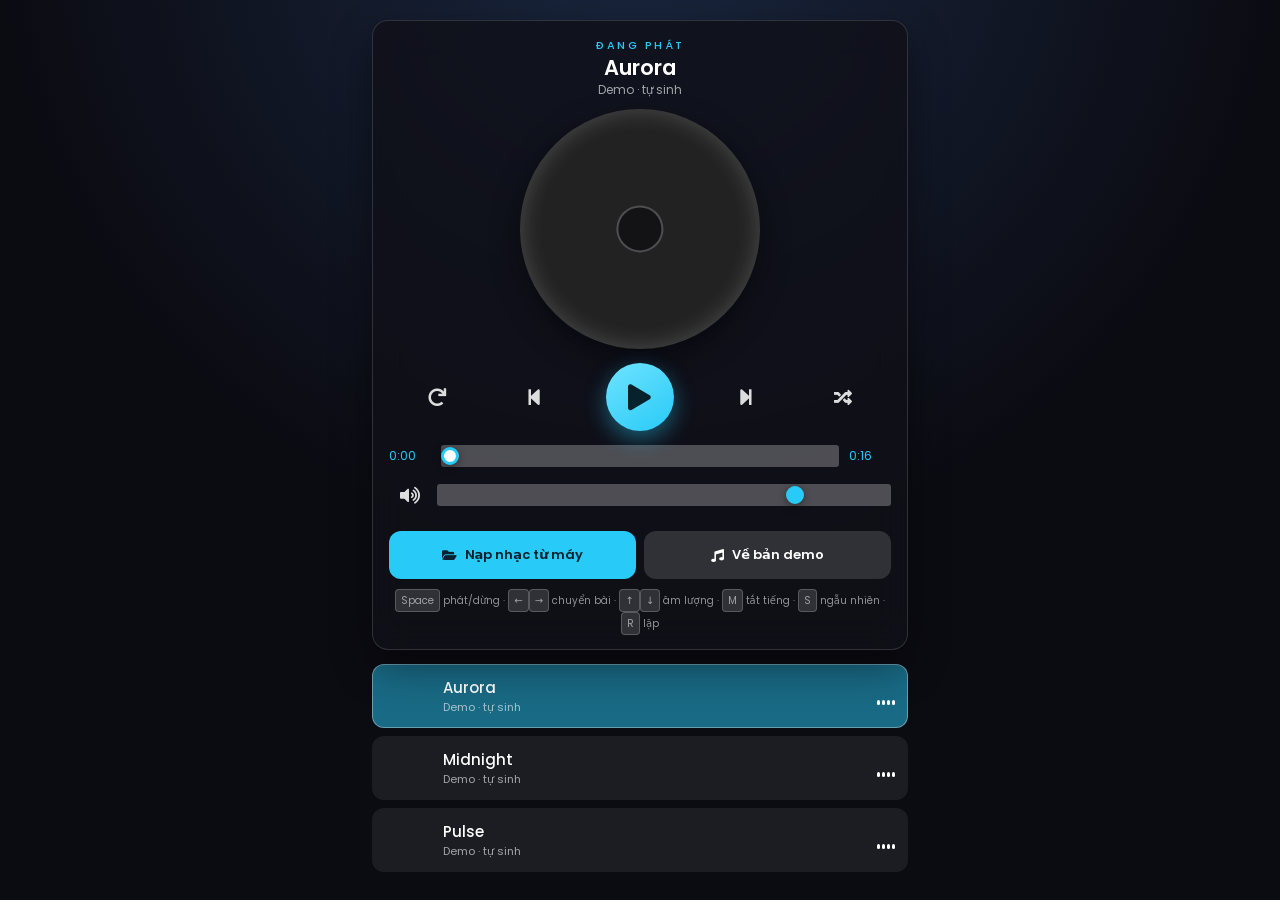
==== index.html @ bdb205fd "Music Player: glassmorphism web player + Android WebView wrapper - HTML/CSS/JS thuan, khong framewor" ====
<!DOCTYPE html>
<html lang="vi">
  <head>
    <meta charset="UTF-8" />
    <!-- viewport-fit=cover để env(safe-area-inset-*) hoạt động trên máy có notch -->
    <meta
      name="viewport"
      content="width=device-width, initial-scale=1.0, maximum-scale=1.0, user-scalable=no, viewport-fit=cover"
    />
    <meta name="theme-color" content="#0B0B12" />
    <title>Music Player</title>

    <link rel="stylesheet" href="https://cdnjs.cloudflare.com/ajax/libs/font-awesome/5.15.2/css/all.min.css" />
    <link rel="preconnect" href="https://fonts.gstatic.com" crossorigin />
    <link
      rel="stylesheet"
      href="https://fonts.googleapis.com/css2?family=Poppins:wght@300;400;500;600;700&display=swap"
    />
    <link rel="stylesheet" href="style.css" />
  </head>

  <body>
    <div class="player" id="player">
      <!-- ============ DASHBOARD ============ -->
      <div class="dashboard">
        <header>
          <h4>ĐANG PHÁT</h4>
          <h2 id="nowPlaying">—</h2>
          <p class="now-artist" id="nowArtist"></p>
        </header>

        <div class="cd" id="cd">
          <div class="cd-thumb" id="cdThumb"></div>
        </div>

        <p class="error-msg" id="errorMsg" hidden></p>

        <div class="control">
          <button class="btn btn-repeat" id="repeatBtn" aria-label="Lặp">
            <i class="fas fa-redo"></i>
            <span class="badge" id="repeatBadge" hidden>1</span>
          </button>
          <button class="btn btn-prev" id="prevBtn" aria-label="Bài trước">
            <i class="fas fa-step-backward"></i>
          </button>
          <button class="btn btn-toggle-play" id="playBtn" aria-label="Phát hoặc dừng">
            <i class="fas fa-pause icon-pause"></i>
            <i class="fas fa-play icon-play"></i>
          </button>
          <button class="btn btn-next" id="nextBtn" aria-label="Bài sau">
            <i class="fas fa-step-forward"></i>
          </button>
          <button class="btn btn-random" id="randomBtn" aria-label="Ngẫu nhiên">
            <i class="fas fa-random"></i>
          </button>
        </div>

        <div class="progress-div">
          <div class="time time-start" id="timeStart">0:00</div>
          <input
            id="progress"
            class="progress"
            type="range"
            value="0"
            step="0.1"
            min="0"
            max="100"
            aria-label="Tiến trình"
          />
          <div class="time time-end" id="timeEnd">0:00</div>
        </div>

        <div class="volume-div">
          <button class="btn btn-mute" id="muteBtn" aria-label="Tắt tiếng">
            <i class="fas fa-volume-up" id="volIcon"></i>
          </button>
          <input
            id="volume"
            class="volume"
            type="range"
            min="0"
            max="1"
            step="0.01"
            value="0.8"
            aria-label="Âm lượng"
          />
        </div>

        <!-- Nạp nhạc thật từ máy -->
        <div class="load-row">
          <input
            type="file"
            id="fileInput"
            accept="audio/*"
            multiple
            hidden
          />
          <button class="btn-load" id="btnLoad">
            <i class="fas fa-folder-open"></i>
            <span>Nạp nhạc từ máy</span>
          </button>
          <button class="btn-load btn-ghost" id="btnDemo">
            <i class="fas fa-music"></i>
            <span>Về bản demo</span>
          </button>
        </div>

        <p class="hint">
          <kbd>Space</kbd> phát/dừng · <kbd>←</kbd><kbd>→</kbd> chuyển bài ·
          <kbd>↑</kbd><kbd>↓</kbd> âm lượng · <kbd>M</kbd> tắt tiếng · <kbd>S</kbd> ngẫu nhiên · <kbd>R</kbd> lặp
        </p>
      </div>

      <!-- ============ PLAYLIST ============ -->
      <div class="playlist" id="playlist"></div>
    </div>

    <audio id="audio" preload="metadata" playsinline></audio>

    <script src="main.js"></script>
  </body>
</html>
---- style.css ----
/* ==========================================================
   Music Player — bản Android
   Tương thích mọi kích thước: dùng rem/clamp, không khoá px cứng.
   Có padding safe-area để không bị che bởi notch / thanh trạng thái.
   ========================================================== */

:root {
  --primary: #28caf7;
  --primary-soft: rgba(40, 202, 247, 0.5);
  --glass-2: rgba(255, 255, 255, 0.14);
  --radius: 16px;
  --shadow: 0 18px 40px rgba(0, 0, 0, 0.4);
  --ease: cubic-bezier(0.22, 0.61, 0.36, 1);
  --tap: 48px; /* vùng chạm tối thiểu chuẩn Android */
}

* {
  margin: 0;
  padding: 0;
  box-sizing: border-box;
  -webkit-tap-highlight-color: transparent;
}

html {
  box-sizing: border-box;
  font-family: "Poppins", system-ui, -apple-system, "Segoe UI", sans-serif;
  scroll-behavior: smooth;
  -webkit-text-size-adjust: 100%;
}

body {
  min-height: 100vh;
  background: radial-gradient(circle at 50% -10%, #1a2740 0%, #0b0b12 55%);
  background-attachment: fixed;
  color: #fff;
  /* Chừa chỗ cho notch + thanh điều hướng trên mọi thiết bị */
  padding: env(safe-area-inset-top) env(safe-area-inset-right)
    env(safe-area-inset-bottom) env(safe-area-inset-left);
  overscroll-behavior-y: contain;
}

.player {
  max-width: 480px;
  margin: 0 auto;
  padding: 10px 12px calc(40px + env(safe-area-inset-bottom));
}

/* ============ DASHBOARD ============ */
.dashboard {
  position: sticky;
  top: calc(10px + env(safe-area-inset-top));
  z-index: 5;
  padding: 16px 16px 14px;
  background-color: rgba(16, 16, 24, 0.82);
  backdrop-filter: blur(18px) saturate(140%);
  -webkit-backdrop-filter: blur(18px) saturate(140%);
  border: 1px solid var(--glass-2);
  border-radius: var(--radius);
  box-shadow: var(--shadow);
}

header {
  text-align: center;
  margin-bottom: 10px;
}

header h4 {
  color: var(--primary);
  font-size: 11px;
  font-weight: 500;
  letter-spacing: 2.5px;
}

header h2 {
  font-size: clamp(17px, 4.6vw, 21px);
  font-weight: 600;
  line-height: 1.3;
  overflow: hidden;
  text-overflow: ellipsis;
  white-space: nowrap;
}

.now-artist {
  font-size: 12px;
  color: rgba(255, 255, 255, 0.62);
  overflow: hidden;
  text-overflow: ellipsis;
  white-space: nowrap;
}

/* CD — kích thước co theo bề rộng màn hình */
.cd {
  display: flex;
  margin: 0 auto;
  width: min(56vw, 210px);
  transition: opacity 0.1s linear;
}

.cd-thumb {
  width: 100%;
  padding-top: 100%;
  border-radius: 50%;
  background-color: #222;
  background-size: cover;
  background-position: center;
  position: relative;
  box-shadow:
    0 0 1.5em rgba(255, 255, 255, 0.2) inset,
    0 10px 30px rgba(0, 0, 0, 0.45);
}

.cd-thumb::after {
  content: "";
  position: absolute;
  top: 50%;
  left: 50%;
  width: 18%;
  height: 18%;
  transform: translate(-50%, -50%);
  border-radius: 50%;
  background: rgba(18, 18, 22, 0.9);
  border: 2px solid rgba(255, 255, 255, 0.25);
}

/* ============ CONTROLS ============ */
.control {
  display: flex;
  align-items: center;
  justify-content: space-around;
  padding: 14px 0 8px;
}

.btn {
  position: relative;
  background: none;
  border: 0;
  color: #ddd;
  /* Vùng chạm tối thiểu 48px cho ngón tay */
  min-width: var(--tap);
  min-height: var(--tap);
  display: flex;
  align-items: center;
  justify-content: center;
  font-size: 18px;
  cursor: pointer;
  transition: transform 0.16s var(--ease), color 0.16s var(--ease);
}

.btn:active {
  transform: scale(0.92);
}

.btn-toggle-play {
  width: 68px;
  height: 68px;
  min-width: 68px;
  min-height: 68px;
  border-radius: 50%;
  font-size: 26px;
  color: #06222c;
  background: linear-gradient(145deg, #6fe3ff, var(--primary));
  box-shadow: 0 8px 22px rgba(40, 202, 247, 0.42);
}

.icon-pause {
  display: none;
}

.player.playing .icon-pause {
  display: block;
}

.player.playing .icon-play {
  display: none;
}

.btn.active,
i.active {
  color: var(--primary);
}

.badge {
  position: absolute;
  top: 6px;
  right: 8px;
  background: var(--primary);
  color: #06222c;
  font-size: 9px;
  font-weight: 700;
  font-style: normal;
  width: 14px;
  height: 14px;
  line-height: 14px;
  text-align: center;
  border-radius: 50%;
}

/* ============ THANH TRƯỢC ============ */
.progress-div {
  display: flex;
  justify-content: space-between;
  align-items: center;
  gap: 10px;
  margin: 6px 0 4px;
}

.time {
  color: var(--primary);
  font-size: 12px;
  font-variant-numeric: tabular-nums;
  min-width: 42px;
}

.progress,
.volume {
  -webkit-appearance: none;
  appearance: none;
  background: rgba(255, 255, 255, 0.26);
  outline: none;
  cursor: pointer;
  border-radius: 3px;
  flex: 1;
  /* Cao hơn để dễ kéo bằng ngón tay */
  height: 22px;
  background-repeat: no-repeat;
  background-position: center;
}

.progress::-webkit-slider-thumb,
.volume::-webkit-slider-thumb {
  -webkit-appearance: none;
  width: 18px;
  height: 18px;
  border-radius: 50%;
  background: #fff;
  border: 3px solid var(--primary);
  box-shadow: 0 2px 8px rgba(0, 0, 0, 0.4);
}

.volume::-webkit-slider-thumb {
  border-color: var(--primary);
  background: var(--primary);
}

.volume-div {
  display: flex;
  align-items: center;
  gap: 6px;
  margin-top: 4px;
}

.btn-mute {
  min-width: 42px;
  padding: 0;
}

/* ============ NÚT NẠP NHẠC ============ */
.load-row {
  display: flex;
  gap: 8px;
  margin-top: 12px;
}

.btn-load {
  flex: 1;
  display: flex;
  align-items: center;
  justify-content: center;
  gap: 8px;
  min-height: var(--tap);
  padding: 10px 8px;
  border: 0;
  border-radius: 12px;
  background: var(--primary);
  color: #06222c;
  font-family: inherit;
  font-size: 13px;
  font-weight: 600;
  cursor: pointer;
  transition: transform 0.16s var(--ease), filter 0.16s var(--ease);
}

.btn-load:active {
  transform: scale(0.96);
  filter: brightness(0.9);
}

.btn-ghost {
  background: var(--glass-2);
  color: #fff;
}

/* ============ LỖI & GỢI Ý ============ */
.error-msg {
  margin-top: 10px;
  padding: 8px 12px;
  border-radius: 8px;
  background: rgba(255, 90, 90, 0.18);
  border: 1px solid rgba(255, 90, 90, 0.45);
  color: #ffd7d7;
  font-size: 12px;
  text-align: center;
}

.hint {
  margin-top: 10px;
  text-align: center;
  font-size: 10px;
  color: rgba(255, 255, 255, 0.55);
  line-height: 1.9;
}

kbd {
  display: inline-block;
  padding: 1px 5px;
  border-radius: 4px;
  background: rgba(255, 255, 255, 0.14);
  border: 1px solid rgba(255, 255, 255, 0.2);
  font-family: inherit;
  font-size: 10px;
}

/* ============ PLAYLIST ============ */
.playlist {
  margin-top: 14px;
}

.song {
  display: flex;
  align-items: center;
  margin-bottom: 8px;
  padding: 8px 12px;
  background-color: rgba(255, 255, 255, 0.07);
  border: 1px solid transparent;
  border-radius: 12px;
  cursor: pointer;
  transition: background-color 0.22s var(--ease), transform 0.22s var(--ease),
    border-color 0.22s var(--ease);
}

.song:active {
  transform: scale(0.99);
  background-color: rgba(255, 255, 255, 0.14);
}

.song.active {
  background-color: var(--primary-soft);
  border-color: rgba(255, 255, 255, 0.35);
}

.song .thumb {
  width: 46px;
  height: 46px;
  border-radius: 50%;
  background-size: cover;
  background-position: center;
  margin-right: 12px;
  flex-shrink: 0;
}

.song .body {
  flex: 1;
  min-width: 0;
}

.song .title {
  font-size: 15px;
  font-weight: 500;
  overflow: hidden;
  text-overflow: ellipsis;
  white-space: nowrap;
}

.song .author {
  font-size: 11px;
  color: rgba(255, 255, 255, 0.6);
  overflow: hidden;
  text-overflow: ellipsis;
  white-space: nowrap;
}

/* Equalizer nhảy ở bài đang phát */
.eq {
  display: flex;
  align-items: flex-end;
  gap: 2px;
  height: 18px;
  margin-left: 10px;
  flex-shrink: 0;
}

.eq span {
  width: 3px;
  height: 28%;
  background: #fff;
  border-radius: 2px;
}

.player.playing .song.active .eq span {
  animation: eq 0.9s ease-in-out infinite;
}

.eq span:nth-child(2) { animation-delay: 0.15s; }
.eq span:nth-child(3) { animation-delay: 0.3s; }
.eq span:nth-child(4) { animation-delay: 0.45s; }

@keyframes eq {
  0%, 100% { height: 25%; }
  50% { height: 100%; }
}

@media (prefers-reduced-motion: reduce) {
  * { animation-duration: 0.001ms !important; transition-duration: 0.001ms !important; }
}

/* ============ MÁY NHỎ ============ */
@media (max-width: 360px) {
  .player { padding: 8px 8px 30px; }
  .dashboard { padding: 12px 12px 10px; }
  .btn-toggle-play { width: 60px; height: 60px; min-width: 60px; min-height: 60px; }
  .hint { display: none; }
  .btn-load span { font-size: 12px; }
}

/* ============ MÁY LỚN / BẢNG ============ */
@media (min-width: 700px) {
  .player { max-width: 560px; padding-top: 20px; }
  .cd { width: 240px; }
}

/* ============ NGANG ============ */
@media (orientation: landscape) and (max-height: 520px) {
  .dashboard { padding: 10px 14px; }
  .cd { width: min(30vw, 130px); }
  .hint { display: none; }
}
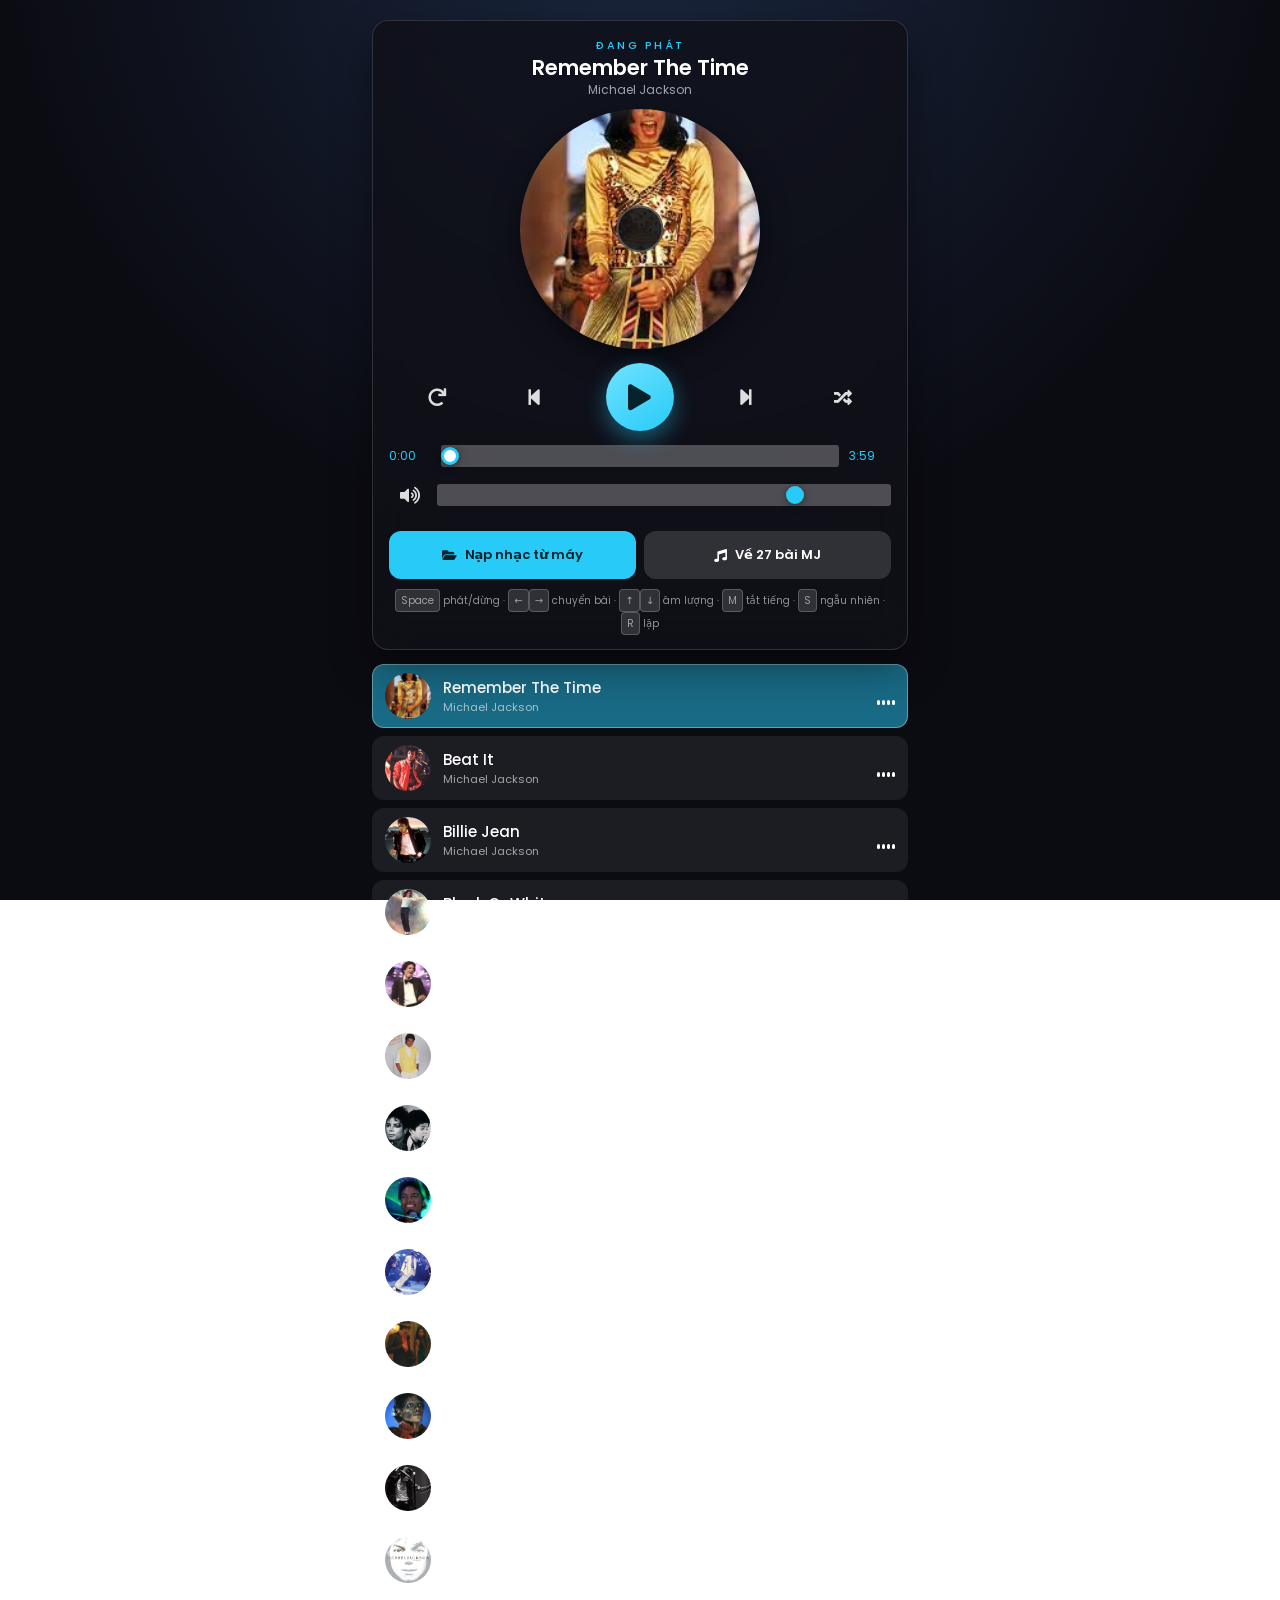
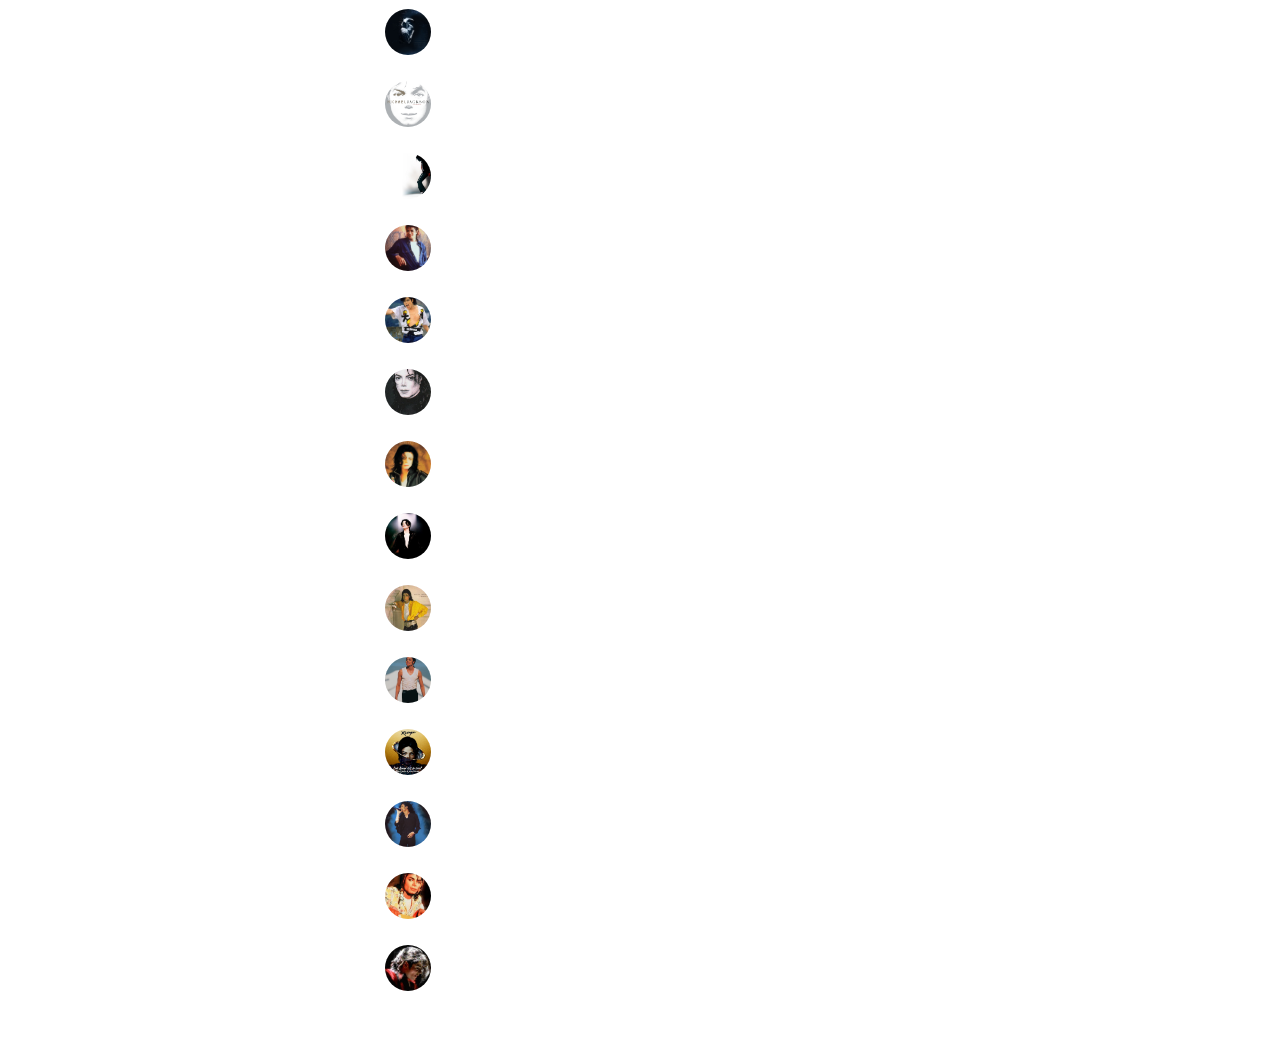
==== commit bcadd7f6: "Them day du 27 bai Michael Jackson + anh album - Ghep ban web + ban Android: 27 bai MJ that kem anh " ====
--- a/index.html
+++ b/index.html
@@ -101,7 +101,7 @@
           </button>
           <button class="btn-load btn-ghost" id="btnDemo">
             <i class="fas fa-music"></i>
-            <span>Về bản demo</span>
+            <span>Về 27 bài MJ</span>
           </button>
         </div>
 
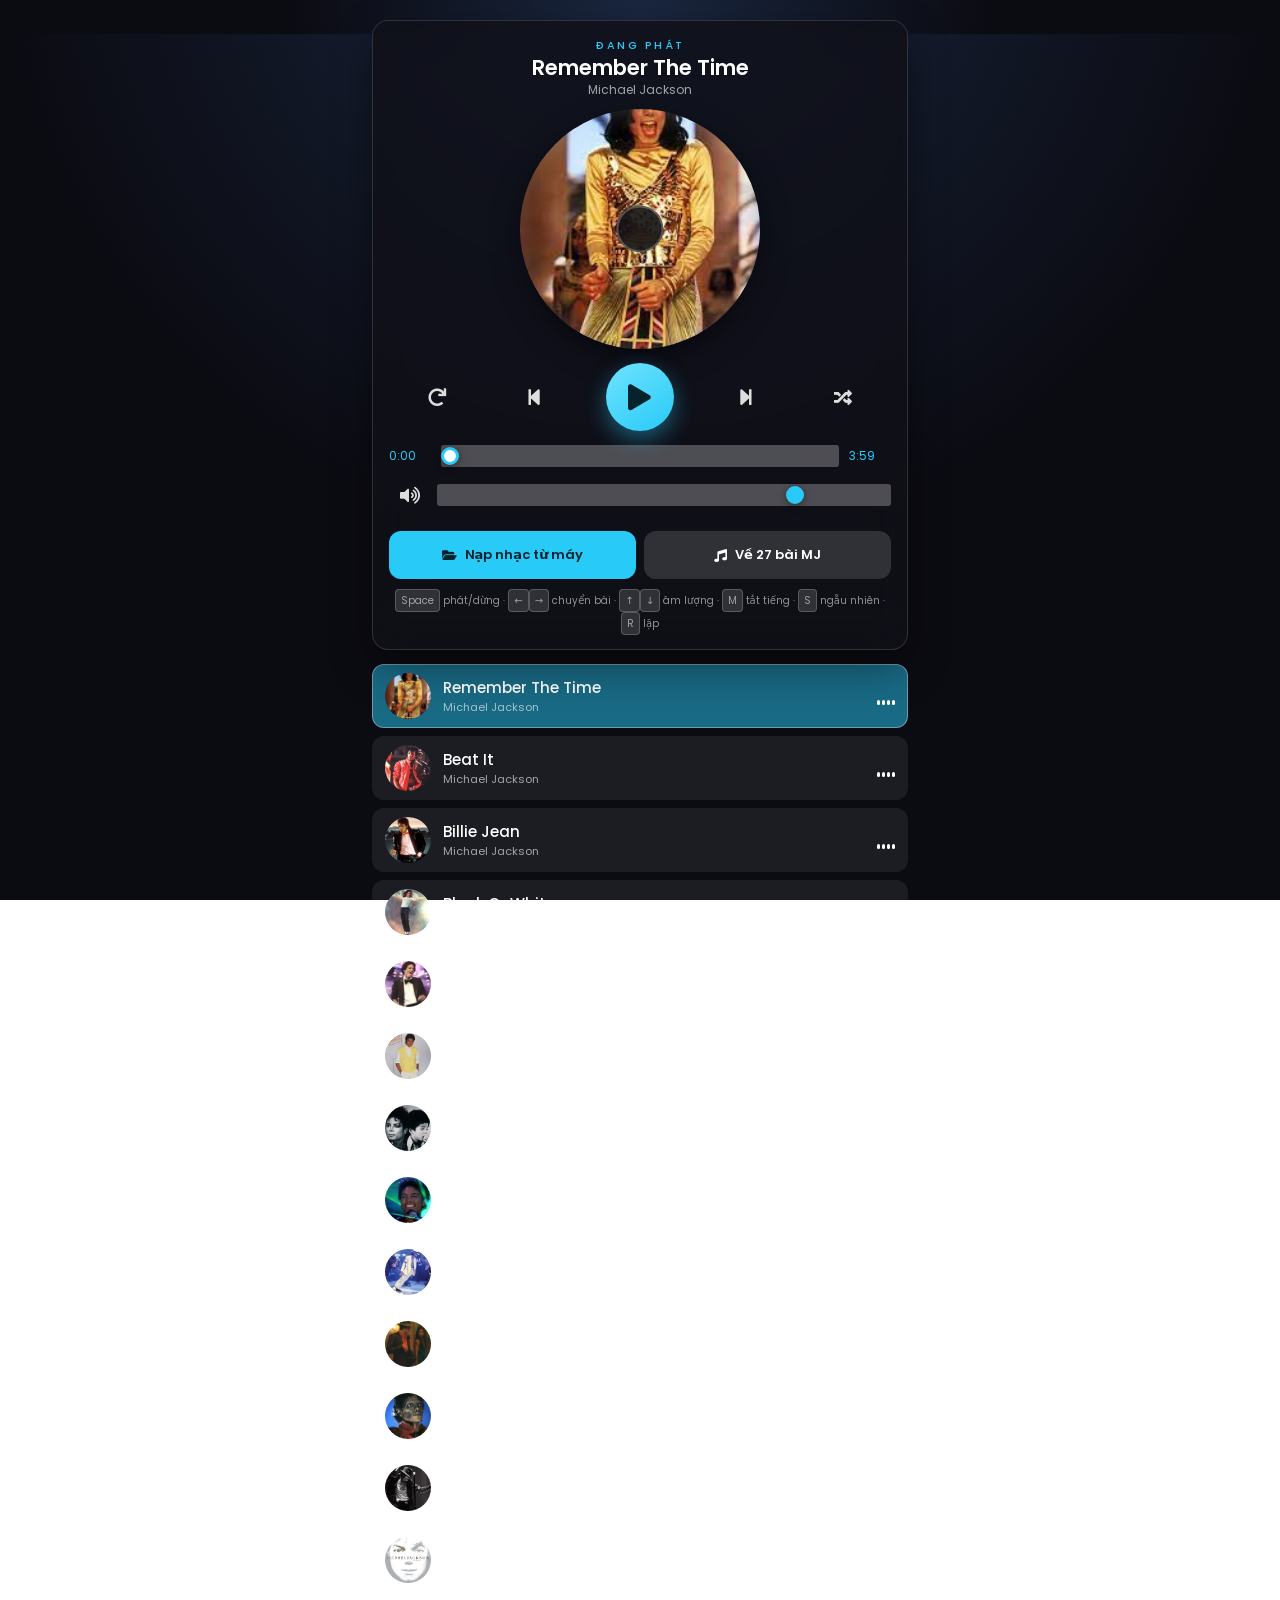
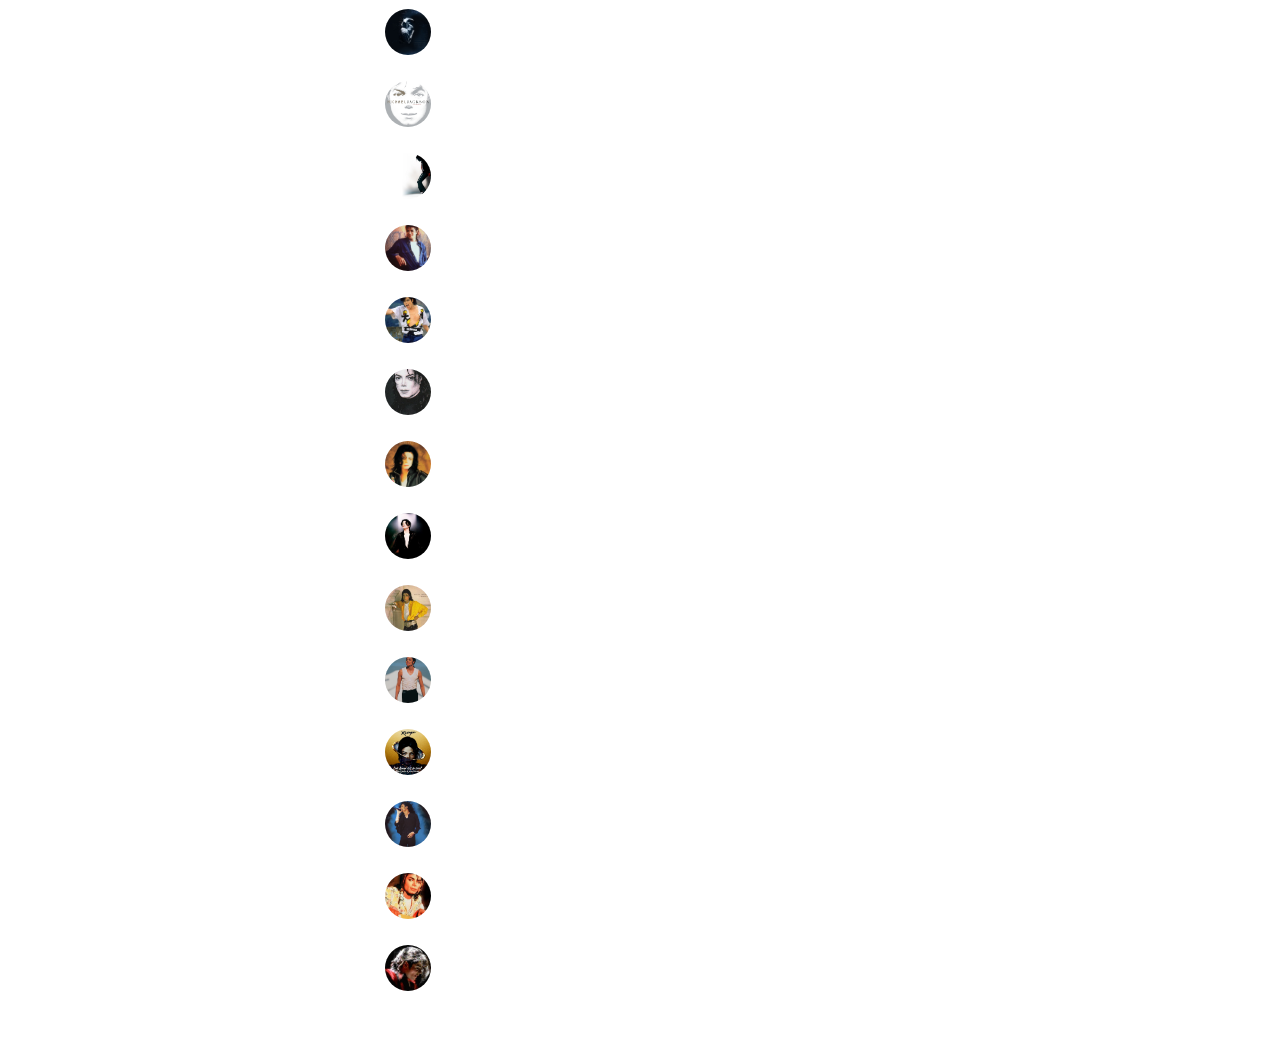
==== commit 36554e05: "Gan ?v= cho CSS/JS de trinh duyet luon lay ban moi GitHub Pages cache file tinh max-age=600 nen khon" ====
--- a/index.html
+++ b/index.html
@@ -16,7 +16,12 @@
       rel="stylesheet"
       href="https://fonts.googleapis.com/css2?family=Poppins:wght@300;400;500;600;700&display=swap"
     />
-    <link rel="stylesheet" href="style.css" />
+    <!--
+      Gắn ?v= cho CSS/JS: GitHub Pages cache file tĩnh (Cache-Control: max-age=600).
+      Không có query này thì sửa code xong người dùng vẫn thấy bản cũ.
+      Nhớ TĂNG số mỗi lần sửa style.css / main.js.
+    -->
+    <link rel="stylesheet" href="style.css?v=2" />
   </head>
 
   <body>
@@ -117,6 +122,6 @@
 
     <audio id="audio" preload="metadata" playsinline></audio>
 
-    <script src="main.js"></script>
+    <script src="main.js?v=2"></script>
   </body>
 </html>
--- a/style.css
+++ b/style.css
@@ -43,6 +43,23 @@
   max-width: 480px;
   margin: 0 auto;
   padding: 10px 12px calc(40px + env(safe-area-inset-bottom));
+}
+
+/*
+  Dashboard position:sticky tụt 10px dưới đỉnh → khe hở 10px ở trên.
+  Bài hát cuộn lên sẽ lọt vào khe đó và bị cắt cụt, trông như lỗi render.
+  Lớp phủ này dùng ĐÚNG nền của body nên liền mạch, không thấy đường nối.
+*/
+.player::before {
+  content: "";
+  position: fixed;
+  top: 0;
+  left: 0;
+  right: 0;
+  height: calc(34px + env(safe-area-inset-top));
+  background: radial-gradient(circle at 50% -10%, #1a2740 0%, #0b0b12 55%);
+  z-index: 4;
+  pointer-events: none;
 }
 
 /* ============ DASHBOARD ============ */
@@ -291,15 +308,39 @@
 }
 
 /* ============ LỖI & GỢI Ý ============ */
+/*
+  Lỗi phải là TOAST CỐ ĐỊNH, tuyệt đối không nằm trong dashboard.
+  Lý do: dashboard position:sticky — nếu hộp lỗi nằm bên trong, lúc nó xuất hiện/ẩn
+  sẽ đổi chiều cao dashboard, đẩy toàn bộ playlist, làm hỏng logic canh bài đang phát.
+*/
 .error-msg {
-  margin-top: 10px;
-  padding: 8px 12px;
-  border-radius: 8px;
-  background: rgba(255, 90, 90, 0.18);
-  border: 1px solid rgba(255, 90, 90, 0.45);
-  color: #ffd7d7;
-  font-size: 12px;
+  position: fixed;
+  left: 50%;
+  transform: translateX(-50%);
+  bottom: calc(16px + env(safe-area-inset-bottom));
+  z-index: 50;
+  width: min(420px, calc(100vw - 32px));
+  margin: 0;
+  padding: 10px 14px;
+  border-radius: 10px;
+  background: rgba(150, 24, 32, 0.94);
+  border: 1px solid rgba(255, 120, 120, 0.5);
+  color: #ffe4e4;
+  font-size: 12.5px;
   text-align: center;
+  box-shadow: 0 10px 30px rgba(0, 0, 0, 0.5);
+  animation: toast-in 0.2s ease-out;
+}
+
+@keyframes toast-in {
+  from {
+    opacity: 0;
+    transform: translateX(-50%) translateY(8px);
+  }
+  to {
+    opacity: 1;
+    transform: translateX(-50%) translateY(0);
+  }
 }
 
 .hint {
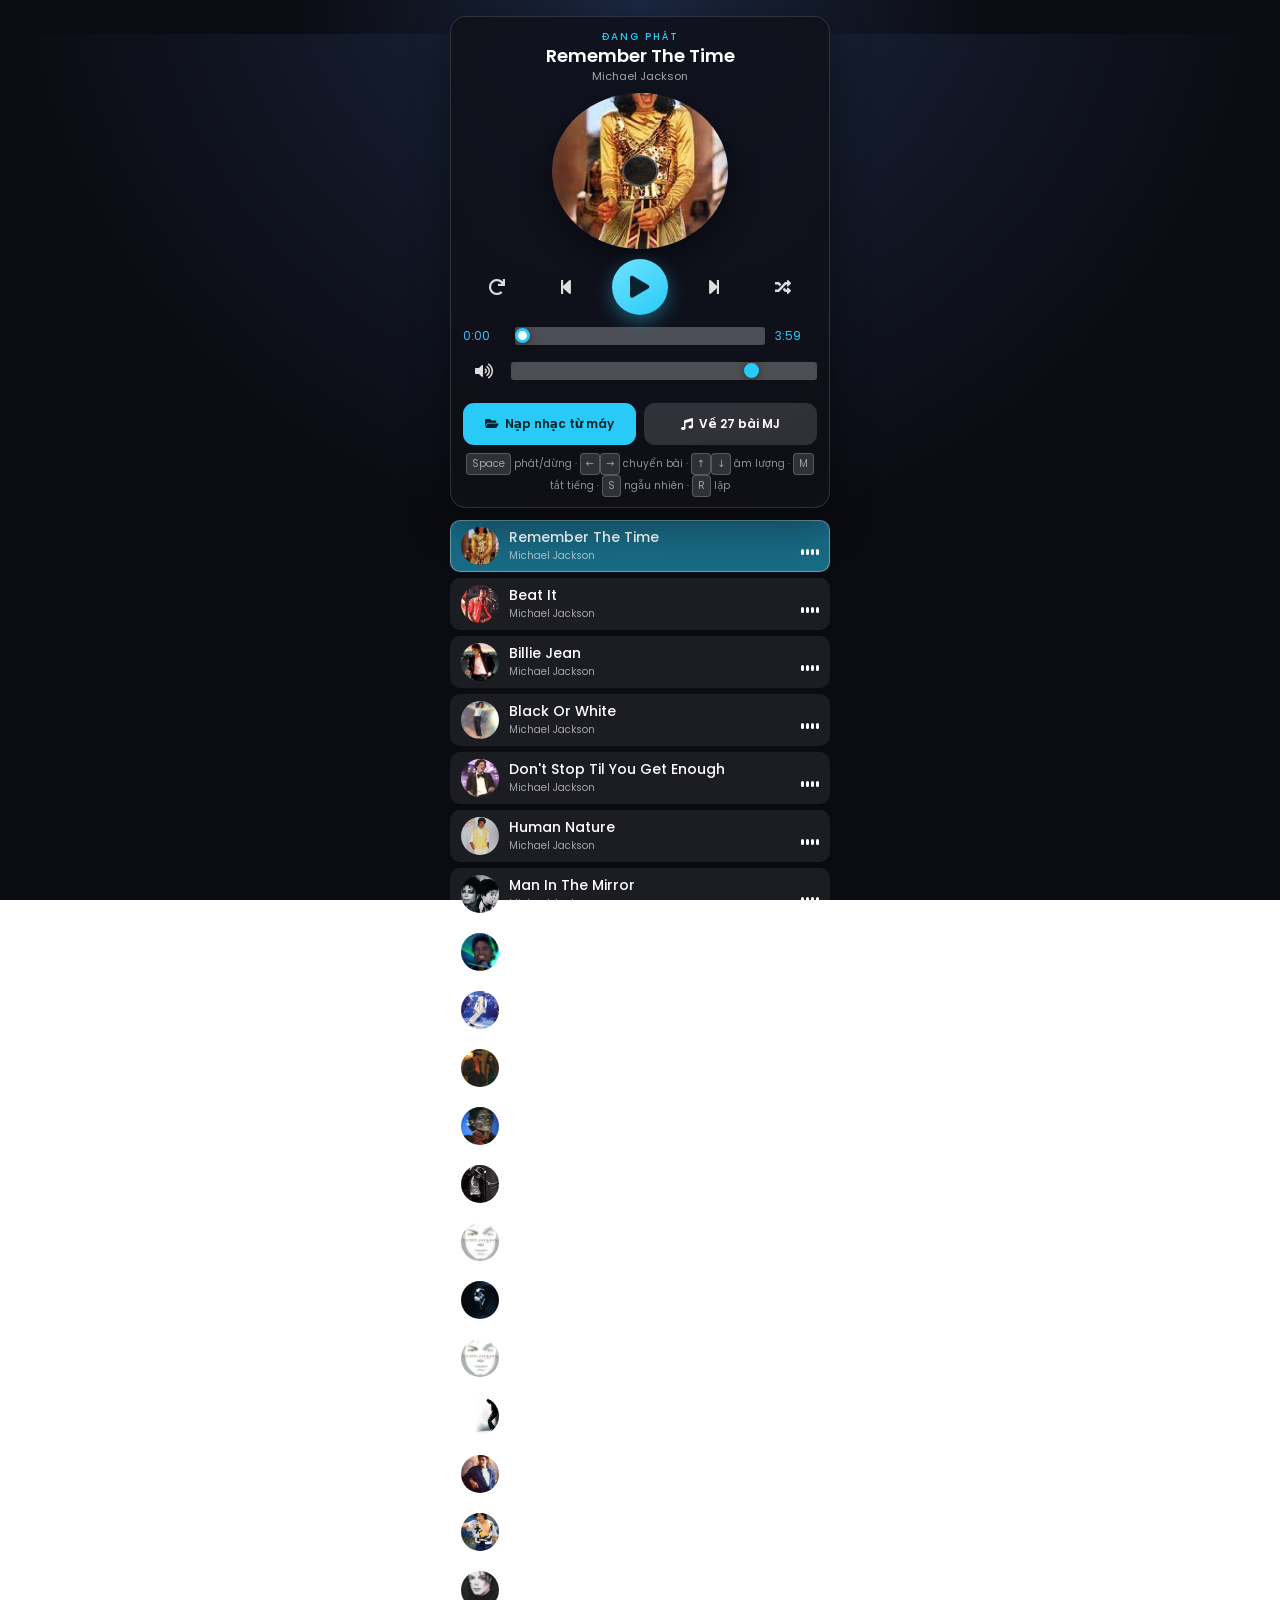
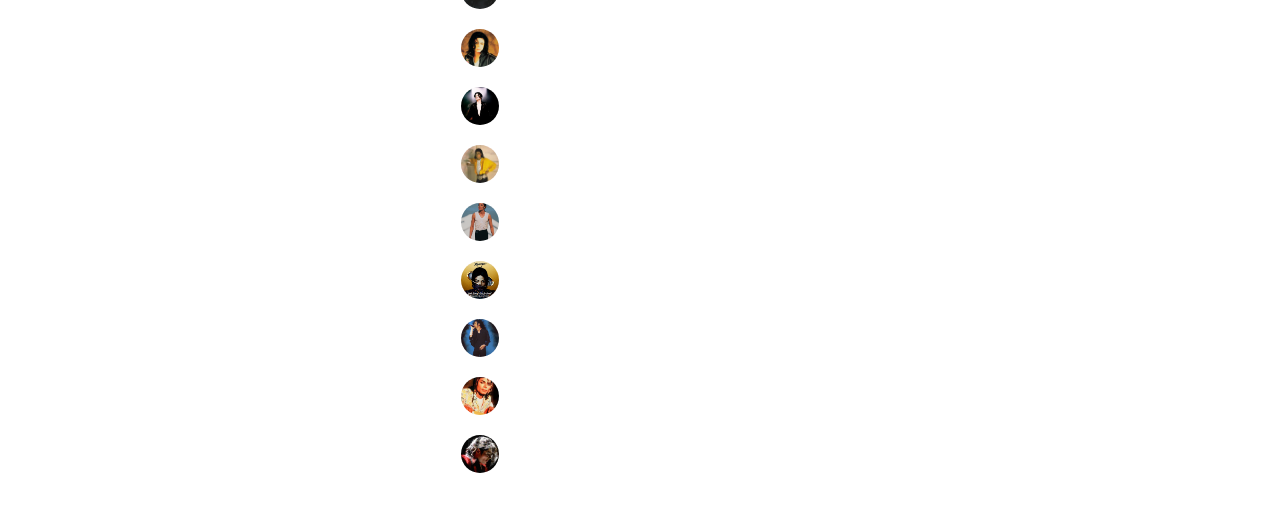
==== commit 5d28be08: "Giao dien nho gon + dia co that su khi cuon - applyCd: chia range sai (cdFull*260) nen dia gan nhu k" ====
--- a/index.html
+++ b/index.html
@@ -21,7 +21,7 @@
       Không có query này thì sửa code xong người dùng vẫn thấy bản cũ.
       Nhớ TĂNG số mỗi lần sửa style.css / main.js.
     -->
-    <link rel="stylesheet" href="style.css?v=2" />
+    <link rel="stylesheet" href="style.css?v=6" />
   </head>
 
   <body>
@@ -122,6 +122,6 @@
 
     <audio id="audio" preload="metadata" playsinline></audio>
 
-    <script src="main.js?v=2"></script>
+    <script src="main.js?v=6"></script>
   </body>
 </html>
--- a/style.css
+++ b/style.css
@@ -24,7 +24,6 @@
 html {
   box-sizing: border-box;
   font-family: "Poppins", system-ui, -apple-system, "Segoe UI", sans-serif;
-  scroll-behavior: smooth;
   -webkit-text-size-adjust: 100%;
 }
 
@@ -40,9 +39,9 @@
 }
 
 .player {
-  max-width: 480px;
+  max-width: 360px;
   margin: 0 auto;
-  padding: 10px 12px calc(40px + env(safe-area-inset-bottom));
+  padding: 10px 10px calc(30px + env(safe-area-inset-bottom));
 }
 
 /*
@@ -65,9 +64,9 @@
 /* ============ DASHBOARD ============ */
 .dashboard {
   position: sticky;
-  top: calc(10px + env(safe-area-inset-top));
+  top: calc(8px + env(safe-area-inset-top));
   z-index: 5;
-  padding: 16px 16px 14px;
+  padding: 12px 12px 10px;
   background-color: rgba(16, 16, 24, 0.82);
   backdrop-filter: blur(18px) saturate(140%);
   -webkit-backdrop-filter: blur(18px) saturate(140%);
@@ -78,49 +77,60 @@
 
 header {
   text-align: center;
-  margin-bottom: 10px;
+  margin-bottom: 8px;
 }
 
 header h4 {
   color: var(--primary);
-  font-size: 11px;
+  font-size: 10px;
   font-weight: 500;
-  letter-spacing: 2.5px;
+  letter-spacing: 2px;
 }
 
 header h2 {
-  font-size: clamp(17px, 4.6vw, 21px);
+  font-size: clamp(15px, 4.2vw, 18px);
   font-weight: 600;
-  line-height: 1.3;
+  line-height: 1.25;
   overflow: hidden;
   text-overflow: ellipsis;
   white-space: nowrap;
 }
 
 .now-artist {
-  font-size: 12px;
+  font-size: 11px;
   color: rgba(255, 255, 255, 0.62);
   overflow: hidden;
   text-overflow: ellipsis;
   white-space: nowrap;
 }
 
-/* CD — kích thước co theo bề rộng màn hình */
+/* CD — kích thước co theo bề rộng màn hình.
+   QUAN TRỌNG: co bằng transform:scale() chứ KHÔNG đổi width.
+   Đổi width sẽ làm chiều cao dashboard (position:sticky) thay đổi theo scroll,
+   khiến logic canh bài đang phát không bao giờ khớp. transform không chiếm chỗ layout. */
+/* CD — khoang chừa KỔ ĐỊNH, không bao giờ đổi chiều cao theo scroll.
+   Nếu chiều cao dashboard đổi khi cuộn thì các nút điều khiển bị đẩy lên,
+   người dùng bấm nhầm — và scrollToActive() cũng không bao giờ khớp.
+   Giữ khoang cố định, co đĩa bằng TRANSFORM.
+   transform-origin: bottom center → đĩa co về phía nút điều khiển nên không
+   hở lỗ hổng; khoảng trống luôn nằm ở phía trên. */
 .cd {
   display: flex;
   margin: 0 auto;
-  width: min(56vw, 210px);
-  transition: opacity 0.1s linear;
+  width: min(42vw, 156px);
+  height: min(42vw, 156px);
 }
 
 .cd-thumb {
   width: 100%;
-  padding-top: 100%;
+  height: 100%;
   border-radius: 50%;
   background-color: #222;
   background-size: cover;
   background-position: center;
   position: relative;
+  transform-origin: bottom center;
+  will-change: transform, opacity;
   box-shadow:
     0 0 1.5em rgba(255, 255, 255, 0.2) inset,
     0 10px 30px rgba(0, 0, 0, 0.45);
@@ -144,7 +154,7 @@
   display: flex;
   align-items: center;
   justify-content: space-around;
-  padding: 14px 0 8px;
+  padding: 10px 0 6px;
 }
 
 .btn {
@@ -152,13 +162,13 @@
   background: none;
   border: 0;
   color: #ddd;
-  /* Vùng chạm tối thiểu 48px cho ngón tay */
-  min-width: var(--tap);
-  min-height: var(--tap);
+  /* Vùng chạm tối thiểu 44px — nhỏ nhất còn dùng tay thoải mái */
+  min-width: 44px;
+  min-height: 44px;
   display: flex;
   align-items: center;
   justify-content: center;
-  font-size: 18px;
+  font-size: 16px;
   cursor: pointer;
   transition: transform 0.16s var(--ease), color 0.16s var(--ease);
 }
@@ -168,15 +178,15 @@
 }
 
 .btn-toggle-play {
-  width: 68px;
-  height: 68px;
-  min-width: 68px;
-  min-height: 68px;
-  border-radius: 50%;
-  font-size: 26px;
+  width: 56px;
+  height: 56px;
+  min-width: 56px;
+  min-height: 56px;
+  border-radius: 50%;
+  font-size: 22px;
   color: #06222c;
   background: linear-gradient(145deg, #6fe3ff, var(--primary));
-  box-shadow: 0 8px 22px rgba(40, 202, 247, 0.42);
+  box-shadow: 0 6px 18px rgba(40, 202, 247, 0.4);
 }
 
 .icon-pause {
@@ -237,8 +247,7 @@
   cursor: pointer;
   border-radius: 3px;
   flex: 1;
-  /* Cao hơn để dễ kéo bằng ngón tay */
-  height: 22px;
+  height: 18px;
   background-repeat: no-repeat;
   background-position: center;
 }
@@ -246,8 +255,8 @@
 .progress::-webkit-slider-thumb,
 .volume::-webkit-slider-thumb {
   -webkit-appearance: none;
-  width: 18px;
-  height: 18px;
+  width: 15px;
+  height: 15px;
   border-radius: 50%;
   background: #fff;
   border: 3px solid var(--primary);
@@ -275,7 +284,7 @@
 .load-row {
   display: flex;
   gap: 8px;
-  margin-top: 12px;
+  margin-top: 10px;
 }
 
 .btn-load {
@@ -283,15 +292,15 @@
   display: flex;
   align-items: center;
   justify-content: center;
-  gap: 8px;
-  min-height: var(--tap);
-  padding: 10px 8px;
+  gap: 6px;
+  min-height: 42px;
+  padding: 8px 6px;
   border: 0;
-  border-radius: 12px;
+  border-radius: 11px;
   background: var(--primary);
   color: #06222c;
   font-family: inherit;
-  font-size: 13px;
+  font-size: 12px;
   font-weight: 600;
   cursor: pointer;
   transition: transform 0.16s var(--ease), filter 0.16s var(--ease);
@@ -343,12 +352,20 @@
   }
 }
 
+/* Gợi ý phím tắt — chỉ hiện trên màn hình rộng (bàn phím).
+   Trên điện thoại vô dụng và chiếm chỗ, nên ẩn đi cho gọn. */
 .hint {
-  margin-top: 10px;
+  margin-top: 8px;
   text-align: center;
   font-size: 10px;
   color: rgba(255, 255, 255, 0.55);
-  line-height: 1.9;
+  line-height: 1.8;
+}
+
+@media (max-width: 760px), (pointer: coarse) {
+  .hint {
+    display: none;
+  }
 }
 
 kbd {
@@ -363,17 +380,17 @@
 
 /* ============ PLAYLIST ============ */
 .playlist {
-  margin-top: 14px;
+  margin-top: 12px;
 }
 
 .song {
   display: flex;
   align-items: center;
-  margin-bottom: 8px;
-  padding: 8px 12px;
+  margin-bottom: 6px;
+  padding: 6px 10px;
   background-color: rgba(255, 255, 255, 0.07);
   border: 1px solid transparent;
-  border-radius: 12px;
+  border-radius: 10px;
   cursor: pointer;
   transition: background-color 0.22s var(--ease), transform 0.22s var(--ease),
     border-color 0.22s var(--ease);
@@ -390,12 +407,12 @@
 }
 
 .song .thumb {
-  width: 46px;
-  height: 46px;
+  width: 38px;
+  height: 38px;
   border-radius: 50%;
   background-size: cover;
   background-position: center;
-  margin-right: 12px;
+  margin-right: 10px;
   flex-shrink: 0;
 }
 
@@ -405,7 +422,7 @@
 }
 
 .song .title {
-  font-size: 15px;
+  font-size: 14px;
   font-weight: 500;
   overflow: hidden;
   text-overflow: ellipsis;
@@ -413,7 +430,7 @@
 }
 
 .song .author {
-  font-size: 11px;
+  font-size: 10px;
   color: rgba(255, 255, 255, 0.6);
   overflow: hidden;
   text-overflow: ellipsis;
@@ -465,8 +482,8 @@
 
 /* ============ MÁY LỚN / BẢNG ============ */
 @media (min-width: 700px) {
-  .player { max-width: 560px; padding-top: 20px; }
-  .cd { width: 240px; }
+  .player { max-width: 400px; padding-top: 16px; }
+  .cd { width: 176px; }
 }
 
 /* ============ NGANG ============ */
